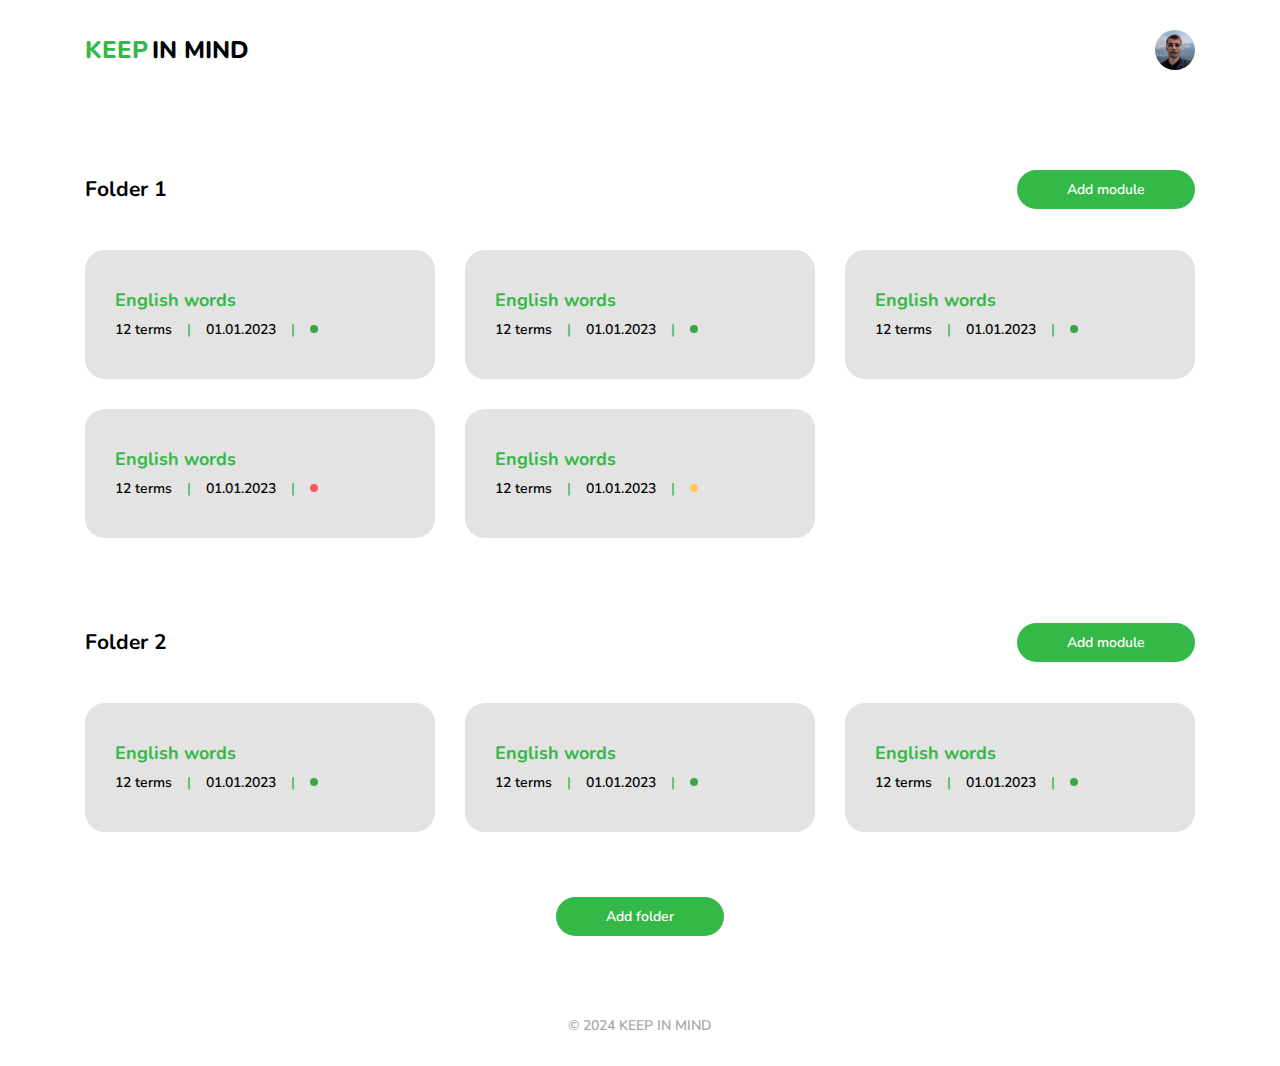
==== index.html @ c6a0ab4d "lab 1" ====
<!DOCTYPE html>
<html lang="en">
<head>
    <meta charset="UTF-8">
    <meta name="viewport" content="width=device-width, initial-scale=1.0">
    <title>KEEP IN MIND</title>
    
    <link rel="stylesheet" href="css/style.css">
    <link rel="stylesheet" href="css/index.css">
    <link rel="preconnect" href="https://fonts.googleapis.com">
    <link rel="preconnect" href="https://fonts.gstatic.com" crossorigin>
    <link href="https://fonts.googleapis.com/css2?family=Nunito:wght@200;300;400;500;600;700;800;900;1000&display=swap" rel="stylesheet">
</head>
<body>
    <div class="wrap">
        <header class="header">
            <div class="container">
                <div class="header__inner">
                    <div class="header__logo">
                        <a href="" class="header__logo__link">
                            <p>KEEP</p>
                            <p>IN MIND</p>
                        </a>
                    </div>
                    <!-- Sign in / Sign up -->
                    <!-- <nav class="authorization">
                        <ul class="authorization__items">
                            <li class="authorization__item"><a href="pages/sign-in.html" class="authorization__link">SIGN IN</a></li>
                            <li class="authorization__item">|</li>
                            <li class="authorization__item"><a href="pages/sign-up.html" class="authorization__link">SIGN UP</a></li>
                        </ul>
                    </nav> -->

                    <!-- Profile -->
                    <div class="header__profile">
                        <a href="pages/profile.html">
                            <img src="image/avatar.jpg" alt="Avatar" class="header__profile__image">
                        </a>
                    </div>
                </div>
            </div>
        </header>
    
        <main class="main">
            <div class="container">
                <!-- Sign in / Sign up -->
                <!-- <div class="main__page__container">
                    <p class="main__page__container__text green">PLEASE <a href="pages/sign-in.html">SIGN IN</a> OR <a href="pages/sign-up.html">SIGN UP</a></p>
                    <p class="main__page__container__text">TO SEE YOUR MODULES AND FOLDERS</p>
                </div> -->

                <!-- Empty modules -->
                <!-- <div class="main__page__container">
                    <p class="main__page__container__text">THERE'S NOTHING HERE</a></p>
                    <a href="#" class="button">Add folder</a>
                </div> -->

                <!-- Modules -->
                <div class="folder">
                    <div class="folder__header">
                        <p class="folder__header__text">Folder 1</p>
                        <a href="pages/create-module.html" class="button">Add module</a>
                    </div>
                    <div class="folder__content">
                        <div class="module">
                            <a href="pages/module.html">
                                <div class="module__header">
                                    <p>English words</p>
                                </div>
                                <div class="module__desc">
                                    <ul class="module__desc__items">
                                        <li class="module__desc__item">12 terms</li>
                                        <li class="module__desc__item delimiter">|</li>
                                        <li class="module__desc__item">01.01.2023</li>
                                        <li class="module__desc__item delimiter">|</li>
                                        <div class="module__status green"></div>
                                    </ul>
                                </div>
                            </a>
                        </div>

                        <div class="module">
                            <a href="pages/module.html">
                                <div class="module__header">
                                    <p>English words</p>
                                </div>
                                <div class="module__desc">
                                    <ul class="module__desc__items">
                                        <li class="module__desc__item">12 terms</li>
                                        <li class="module__desc__item delimiter">|</li>
                                        <li class="module__desc__item">01.01.2023</li>
                                        <li class="module__desc__item delimiter">|</li>
                                        <div class="module__status green"></div>
                                    </ul>
                                </div>
                            </a>
                        </div>

                        <div class="module">
                            <a href="pages/module.html">
                                <div class="module__header">
                                    <p>English words</p>
                                </div>
                                <div class="module__desc">
                                    <ul class="module__desc__items">
                                        <li class="module__desc__item">12 terms</li>
                                        <li class="module__desc__item delimiter">|</li>
                                        <li class="module__desc__item">01.01.2023</li>
                                        <li class="module__desc__item delimiter">|</li>
                                        <div class="module__status green"></div>
                                    </ul>
                                </div>
                            </a>
                        </div>

                        <div class="module">
                            <a href="pages/module.html">
                                <div class="module__header">
                                    <p>English words</p>
                                </div>
                                <div class="module__desc">
                                    <ul class="module__desc__items">
                                        <li class="module__desc__item">12 terms</li>
                                        <li class="module__desc__item delimiter">|</li>
                                        <li class="module__desc__item">01.01.2023</li>
                                        <li class="module__desc__item delimiter">|</li>
                                        <div class="module__status red"></div>
                                    </ul>
                                </div>
                            </a>
                        </div>

                        <div class="module">
                            <a href="pages/module.html">
                                <div class="module__header">
                                    <p>English words</p>
                                </div>
                                <div class="module__desc">
                                    <ul class="module__desc__items">
                                        <li class="module__desc__item">12 terms</li>
                                        <li class="module__desc__item delimiter">|</li>
                                        <li class="module__desc__item">01.01.2023</li>
                                        <li class="module__desc__item delimiter">|</li>
                                        <div class="module__status orange"></div>
                                    </ul>
                                </div>
                            </a>
                        </div>
                    </div>
                </div>

                <div class="folder">
                    <div class="folder__header">
                        <p class="folder__header__text">Folder 2</p>
                        <a href="pages/create-module.html" class="button">Add module</a>
                    </div>
                    <div class="folder__content">
                        <div class="module">
                            <a href="pages/module.html">
                                <div class="module__header">
                                    <p>English words</p>
                                </div>
                                <div class="module__desc">
                                    <ul class="module__desc__items">
                                        <li class="module__desc__item">12 terms</li>
                                        <li class="module__desc__item delimiter">|</li>
                                        <li class="module__desc__item">01.01.2023</li>
                                        <li class="module__desc__item delimiter">|</li>
                                        <div class="module__status green"></div>
                                    </ul>
                                </div>
                            </a>
                        </div>

                        <div class="module">
                            <a href="pages/module.html">
                                <div class="module__header">
                                    <p>English words</p>
                                </div>
                                <div class="module__desc">
                                    <ul class="module__desc__items">
                                        <li class="module__desc__item">12 terms</li>
                                        <li class="module__desc__item delimiter">|</li>
                                        <li class="module__desc__item">01.01.2023</li>
                                        <li class="module__desc__item delimiter">|</li>
                                        <div class="module__status green"></div>
                                    </ul>
                                </div>
                            </a>
                        </div>

                        <div class="module">
                            <a href="pages/module.html">
                                <div class="module__header">
                                    <p>English words</p>
                                </div>
                                <div class="module__desc">
                                    <ul class="module__desc__items">
                                        <li class="module__desc__item">12 terms</li>
                                        <li class="module__desc__item delimiter">|</li>
                                        <li class="module__desc__item">01.01.2023</li>
                                        <li class="module__desc__item delimiter">|</li>
                                        <div class="module__status green"></div>
                                    </ul>
                                </div>
                            </a>
                        </div>
                    </div>
                </div>

                <div class="add__folder">
                    <a href="#" class="button">Add folder</a>
                </div>
            </div>
        </main>
    
        <footer class="footer">
            <div class="container">
                <div class="footer__text">
                    <p>© 2024 KEEP IN MIND</p>
                </div>
            </div>
        </footer>
    </div>
</body>
</html>
---- css/style.css ----
* {
    padding: 0;
    margin: 0;
    box-sizing: border-box;
}

html,
body {
    height: 100%;
}

.wrap{
    min-height: 100%;
    display: flex;
    flex-direction: column;
}

.container{
    max-width: 1140px;
    padding: 0px 15px;
    margin: 0 auto;
}

input {
    outline:none;
}

input:focus::placeholder {
    color: transparent;
}

/* Header */

.header{
    padding: 30px 0px;
}

.header__inner{
    display: flex;
    justify-content: space-between;
    align-items: center;
}

.header__logo__link{
    text-decoration: none;
}

.header__logo__link p{
    display: inline;
    font-family: Nunito;
    font-weight: 800;
    font-size: 24px;
    color: #000000;
}

.header__logo p:first-child{
    color: #34b847;
}

.authorization__items{
    display: flex;
}

.authorization__item{
    list-style: none;
    margin-right: 15px;
    position: relative;
    font-family: Nunito;
    font-weight: 600;
    font-size: 14px;
    color: #34b847;
}

.authorization__item:last-child {
    margin-right: 0px;
}

.authorization__link{
    color: #000000;
    text-decoration: none;
}

.authorization__item::before {
    display: block;
    content: "";
    position: absolute;
    top: calc(100% + 4px);
    left: 50%;
    transform: translateX(-50%);
    width: 0px;
    height: 2px;
    background-color: #34b847;
    transition: 0.3s;
}
  
.authorization__item:hover::before {
    width: 25px;
}  

.header__profile {
    width: 40px;
    height: 40px;
    border-radius: 50%;
}

.header__profile a {
    display: block;
    width: 100%;
    height: 100%;
    object-fit: cover;
    overflow: hidden;
    border-radius: 50%;
}

.header__profile__image {
    width: 100%;
    height: auto;
}

/* Main */

.main{
    flex: 1 1 auto;
    position: relative;
}

/* Footer */

.footer{
    padding: 30px 0px;
}

.footer__text p{
    text-align: center;
    font-family: Nunito;
    font-weight: 600;
    font-size: 14px;
    line-height: 143%;
    color: #a7a7ab;
}

/* Buttons */

.button{
    display: inline-block;
    border-radius: 20px;
    padding: 10px 50px;
    background: #34b847;
    font-family: Nunito;
    font-weight: 600;
    font-size: 14px;
    color: #fff;
    text-decoration: none;
    transition: .3s ease-in-out;
}

.button:hover{
    background: #38A748;
}

.button.red {
    background: #FF5858;
}

.button.red:hover {
    background: #da5555;
}

/* Modules */
.module__status{
    width: 8px;
    height: 8px;
    border-radius: 50%;
}

.module__status.red{
    background: #FF5858;
}

.module__status.orange{
    background: #FFC658;
}

.module__status.green{
    background: #38A748;
}

.page__header__text {
    font-family: Nunito;
    font-weight: 700;
    font-size: 24px;
    line-height: 83%;
    color: #000;
}


@media (max-width: 500px) {
    .button{
        display: block;
        text-align: center;
        width: 80%;
        padding: 15px 50px;
        margin: auto;
    }
}
---- css/index.css ----
.main__page__container{
    width: 35%;
    padding: 60px 20px;
    margin: auto;
    border: 2px #A7A7AB dashed;
    border-radius: 20px;
    text-align: center;
    position: absolute;
    top: 50%;     
    left: 50%;                
    transform: translate(-50%, -50%);
}

.main__page__container__text{
    font-family: Nunito;
    font-weight: 800;
    font-size: 16px;
    color: #000000;
    margin-bottom: 15px;
}

.main__page__container__text a {
    text-decoration: underline;
    color: #34b847;
}

.main__page__container__text.green {
    color: #34b847;
}

.main__page__container__text:last-child{
    margin-bottom: 0;
}

.folder {
    margin-top: 60px;
}

.folder__header {
    display: flex;
    justify-content: space-between;
    flex-wrap: wrap;
    align-items: center;
}

.folder__header__text{
    font-family: Nunito;
    font-weight: 700;
    font-size: 21px;
    line-height: 95%;
    color: #000;
    margin-right: 40px;
    width: 55%;
    padding: 20px 0px;
}

.folder__content{
    margin: 15px -15px;
    display: flex;
    justify-content: left;
    flex-wrap: wrap;
}

.module {
    width: calc(33.33% - 30px);
    border-radius: 20px;
    background: #e3e3e3;
    margin: 15px;
    transition: .3s ease-in-out;
}

.module:hover {
    background: #dedede;
}

.module a{
    text-decoration: none;
    display: block;
    width: 100%;
    height: 100%;
    padding: 40px 30px;
}

.module__header {
    font-family: Nunito;
    font-weight: 700;
    font-size: 18px;
    line-height: 111%;
    color: #34b847;
}

.module__desc {
    margin-top: 10px;
}

.module__desc__items{
    display: flex;
    align-items: center;
}

.module__desc__item {
    list-style: none;
    margin-right: 15px;
    position: relative;
    font-family: Nunito;
    font-weight: 600;
    font-size: 14px;
    color: #000000;
}

.module__desc__item.delimiter {
    color: #34b847;
}

.module__desc__item:last-child {
    margin-right: 0px;
}

.add__folder{
    margin: 50px 0px;
    text-align: center;
}


/* Adaptive */
@media (max-width: 900px) {
    .module {
        width: calc(50% - 30px);
    }
}

@media (max-width: 600px) {
    .module {
        width: 100%;
        margin: 15px 0px 15px 0px;
    }

    .folder__content{
        margin: 25px 0px;
    }
}

@media (max-width: 500px) {
    .module a{
        padding: 30px 25px;
    }

    .folder {
        margin-top: 40px;
    }

    .folder__header {
        justify-content: center;
        text-align: center;
    }

    .folder__header__text {
        margin-right: 0px;
    }
}
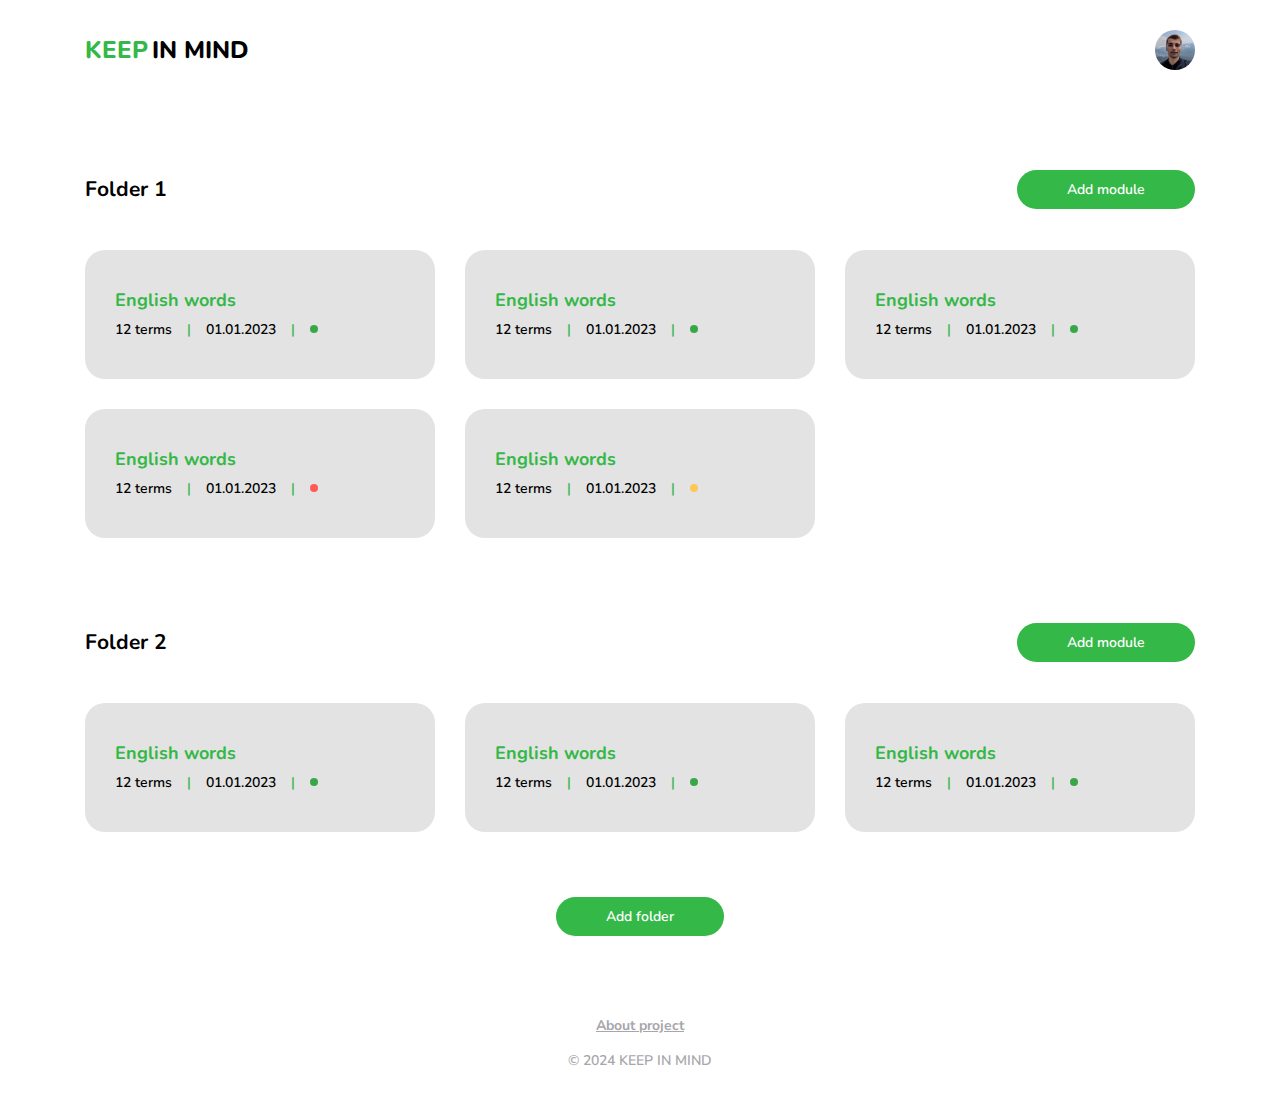
==== commit eac1c4f8: "Lab 1 ver.2" ====
--- a/index.html
+++ b/index.html
@@ -216,6 +216,9 @@
     
         <footer class="footer">
             <div class="container">
+                <div class="about__href__item">
+                    <a href="pages/about.html" class="about__href">About project</a>
+                </div>
                 <div class="footer__text">
                     <p>© 2024 KEEP IN MIND</p>
                 </div>
--- a/css/style.css
+++ b/css/style.css
@@ -193,6 +193,20 @@
     color: #000;
 }
 
+.about__href__item {
+    text-align: center;
+    margin-bottom: 15px;
+}
+
+.about__href {
+    font-family: Nunito;
+    font-weight: 700;
+    font-size: 14px;
+    line-height: 143%;
+    color: #a7a7ab;
+}
+
+
 
 @media (max-width: 500px) {
     .button{
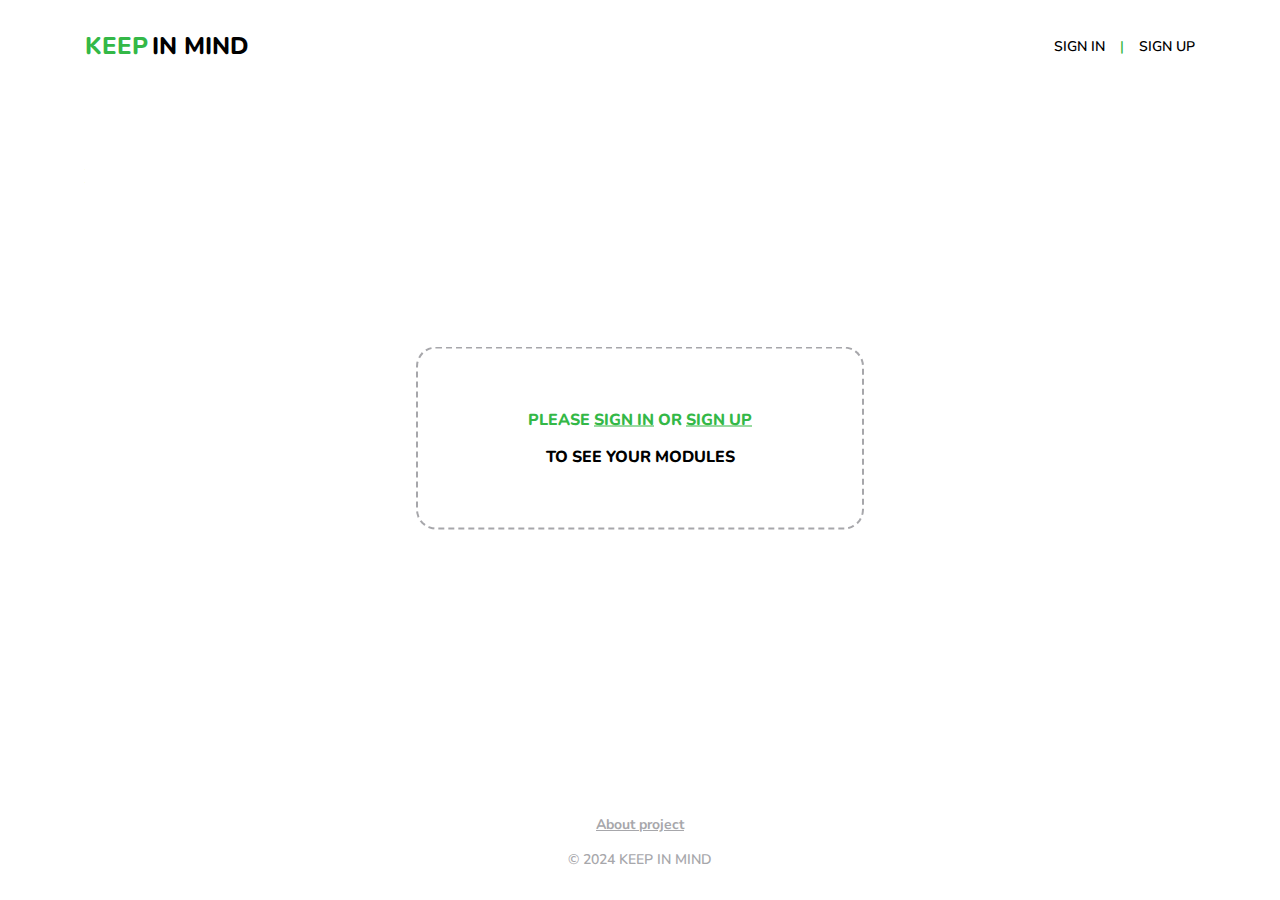
==== commit fd25ec0e: "Add JS (lab 2)" ====
--- a/index.html
+++ b/index.html
@@ -10,6 +10,7 @@
     <link rel="preconnect" href="https://fonts.googleapis.com">
     <link rel="preconnect" href="https://fonts.gstatic.com" crossorigin>
     <link href="https://fonts.googleapis.com/css2?family=Nunito:wght@200;300;400;500;600;700;800;900;1000&display=swap" rel="stylesheet">
+
 </head>
 <body>
     <div class="wrap">
@@ -23,13 +24,13 @@
                         </a>
                     </div>
                     <!-- Sign in / Sign up -->
-                    <!-- <nav class="authorization">
+                    <nav class="authorization">
                         <ul class="authorization__items">
                             <li class="authorization__item"><a href="pages/sign-in.html" class="authorization__link">SIGN IN</a></li>
                             <li class="authorization__item">|</li>
                             <li class="authorization__item"><a href="pages/sign-up.html" class="authorization__link">SIGN UP</a></li>
                         </ul>
-                    </nav> -->
+                    </nav>
 
                     <!-- Profile -->
                     <div class="header__profile">
@@ -44,25 +45,19 @@
         <main class="main">
             <div class="container">
                 <!-- Sign in / Sign up -->
-                <!-- <div class="main__page__container">
+                <div class="main__page__container" id = "main__page__container">
                     <p class="main__page__container__text green">PLEASE <a href="pages/sign-in.html">SIGN IN</a> OR <a href="pages/sign-up.html">SIGN UP</a></p>
-                    <p class="main__page__container__text">TO SEE YOUR MODULES AND FOLDERS</p>
-                </div> -->
-
-                <!-- Empty modules -->
-                <!-- <div class="main__page__container">
-                    <p class="main__page__container__text">THERE'S NOTHING HERE</a></p>
-                    <a href="#" class="button">Add folder</a>
-                </div> -->
+                    <p class="main__page__container__text">TO SEE YOUR MODULES</p>
+                </div>
 
                 <!-- Modules -->
-                <div class="folder">
+                <div class="folder" id = "folder">
                     <div class="folder__header">
-                        <p class="folder__header__text">Folder 1</p>
+                        <p class="folder__header__text">Modules</p>
                         <a href="pages/create-module.html" class="button">Add module</a>
                     </div>
-                    <div class="folder__content">
-                        <div class="module">
+                    <div class="folder__content" id = "folder__content">
+                        <!-- <div class="module">
                             <a href="pages/module.html">
                                 <div class="module__header">
                                     <p>English words</p>
@@ -72,144 +67,11 @@
                                         <li class="module__desc__item">12 terms</li>
                                         <li class="module__desc__item delimiter">|</li>
                                         <li class="module__desc__item">01.01.2023</li>
-                                        <li class="module__desc__item delimiter">|</li>
-                                        <div class="module__status green"></div>
                                     </ul>
                                 </div>
                             </a>
-                        </div>
-
-                        <div class="module">
-                            <a href="pages/module.html">
-                                <div class="module__header">
-                                    <p>English words</p>
-                                </div>
-                                <div class="module__desc">
-                                    <ul class="module__desc__items">
-                                        <li class="module__desc__item">12 terms</li>
-                                        <li class="module__desc__item delimiter">|</li>
-                                        <li class="module__desc__item">01.01.2023</li>
-                                        <li class="module__desc__item delimiter">|</li>
-                                        <div class="module__status green"></div>
-                                    </ul>
-                                </div>
-                            </a>
-                        </div>
-
-                        <div class="module">
-                            <a href="pages/module.html">
-                                <div class="module__header">
-                                    <p>English words</p>
-                                </div>
-                                <div class="module__desc">
-                                    <ul class="module__desc__items">
-                                        <li class="module__desc__item">12 terms</li>
-                                        <li class="module__desc__item delimiter">|</li>
-                                        <li class="module__desc__item">01.01.2023</li>
-                                        <li class="module__desc__item delimiter">|</li>
-                                        <div class="module__status green"></div>
-                                    </ul>
-                                </div>
-                            </a>
-                        </div>
-
-                        <div class="module">
-                            <a href="pages/module.html">
-                                <div class="module__header">
-                                    <p>English words</p>
-                                </div>
-                                <div class="module__desc">
-                                    <ul class="module__desc__items">
-                                        <li class="module__desc__item">12 terms</li>
-                                        <li class="module__desc__item delimiter">|</li>
-                                        <li class="module__desc__item">01.01.2023</li>
-                                        <li class="module__desc__item delimiter">|</li>
-                                        <div class="module__status red"></div>
-                                    </ul>
-                                </div>
-                            </a>
-                        </div>
-
-                        <div class="module">
-                            <a href="pages/module.html">
-                                <div class="module__header">
-                                    <p>English words</p>
-                                </div>
-                                <div class="module__desc">
-                                    <ul class="module__desc__items">
-                                        <li class="module__desc__item">12 terms</li>
-                                        <li class="module__desc__item delimiter">|</li>
-                                        <li class="module__desc__item">01.01.2023</li>
-                                        <li class="module__desc__item delimiter">|</li>
-                                        <div class="module__status orange"></div>
-                                    </ul>
-                                </div>
-                            </a>
-                        </div>
+                        </div> -->
                     </div>
-                </div>
-
-                <div class="folder">
-                    <div class="folder__header">
-                        <p class="folder__header__text">Folder 2</p>
-                        <a href="pages/create-module.html" class="button">Add module</a>
-                    </div>
-                    <div class="folder__content">
-                        <div class="module">
-                            <a href="pages/module.html">
-                                <div class="module__header">
-                                    <p>English words</p>
-                                </div>
-                                <div class="module__desc">
-                                    <ul class="module__desc__items">
-                                        <li class="module__desc__item">12 terms</li>
-                                        <li class="module__desc__item delimiter">|</li>
-                                        <li class="module__desc__item">01.01.2023</li>
-                                        <li class="module__desc__item delimiter">|</li>
-                                        <div class="module__status green"></div>
-                                    </ul>
-                                </div>
-                            </a>
-                        </div>
-
-                        <div class="module">
-                            <a href="pages/module.html">
-                                <div class="module__header">
-                                    <p>English words</p>
-                                </div>
-                                <div class="module__desc">
-                                    <ul class="module__desc__items">
-                                        <li class="module__desc__item">12 terms</li>
-                                        <li class="module__desc__item delimiter">|</li>
-                                        <li class="module__desc__item">01.01.2023</li>
-                                        <li class="module__desc__item delimiter">|</li>
-                                        <div class="module__status green"></div>
-                                    </ul>
-                                </div>
-                            </a>
-                        </div>
-
-                        <div class="module">
-                            <a href="pages/module.html">
-                                <div class="module__header">
-                                    <p>English words</p>
-                                </div>
-                                <div class="module__desc">
-                                    <ul class="module__desc__items">
-                                        <li class="module__desc__item">12 terms</li>
-                                        <li class="module__desc__item delimiter">|</li>
-                                        <li class="module__desc__item">01.01.2023</li>
-                                        <li class="module__desc__item delimiter">|</li>
-                                        <div class="module__status green"></div>
-                                    </ul>
-                                </div>
-                            </a>
-                        </div>
-                    </div>
-                </div>
-
-                <div class="add__folder">
-                    <a href="#" class="button">Add folder</a>
                 </div>
             </div>
         </main>
@@ -225,5 +87,10 @@
             </div>
         </footer>
     </div>
+
+    <script src="../js/controller/header.js"></script>
+    <script src="../js/controller/index.js"></script>
+    <script src="../js/model/model.js"></script>
+    
 </body>
 </html>--- a/css/style.css
+++ b/css/style.css
@@ -55,6 +55,10 @@
 
 .header__logo p:first-child{
     color: #34b847;
+}
+
+.authorization {
+    display: block;
 }
 
 .authorization__items{
@@ -98,6 +102,7 @@
 }  
 
 .header__profile {
+    display: none;
     width: 40px;
     height: 40px;
     border-radius: 50%;
@@ -168,6 +173,7 @@
 
 /* Modules */
 .module__status{
+    display: none;
     width: 8px;
     height: 8px;
     border-radius: 50%;
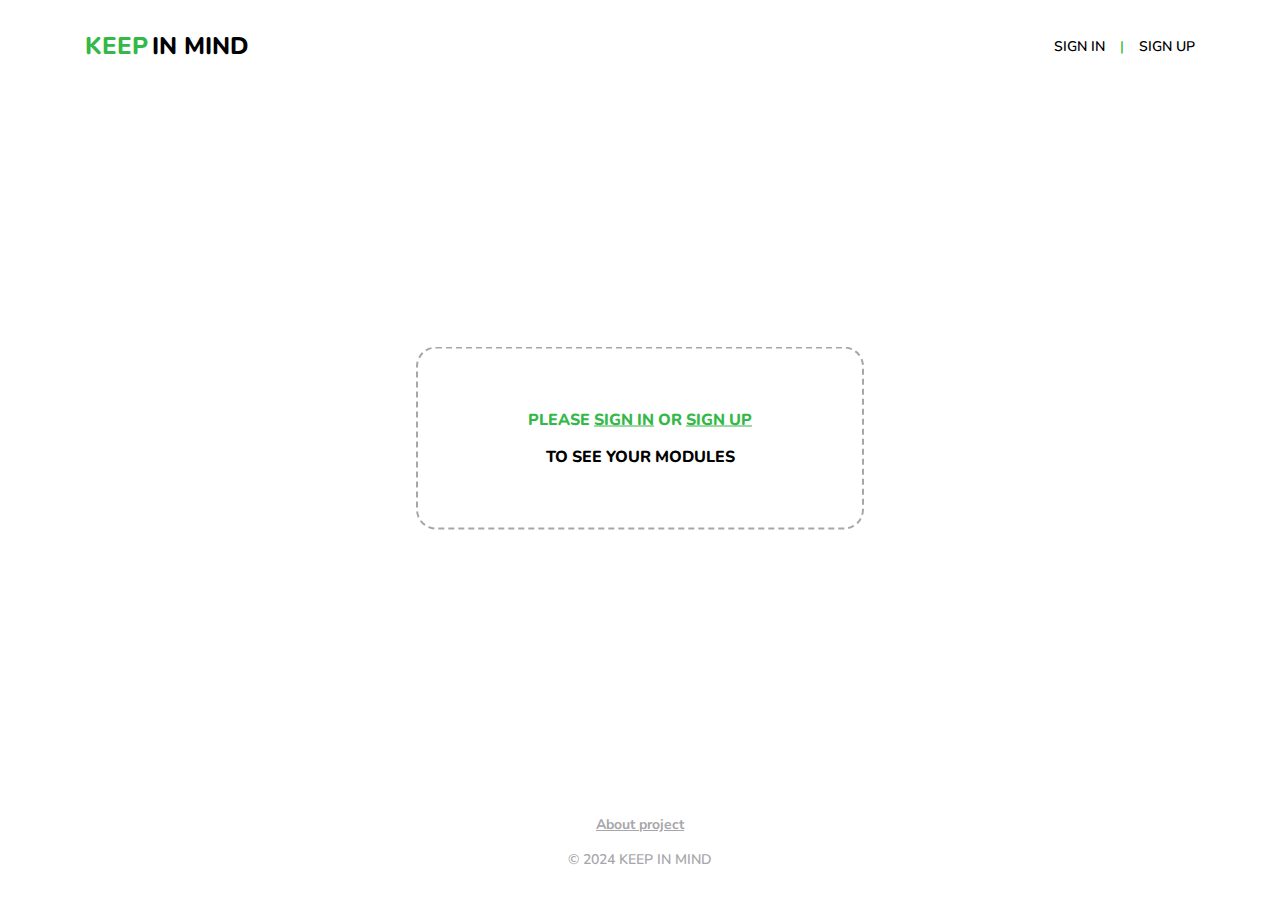
==== commit f17d2bc5: "JS ver. 2" ====
--- a/index.html
+++ b/index.html
@@ -88,9 +88,9 @@
         </footer>
     </div>
 
-    <script src="../js/controller/header.js"></script>
-    <script src="../js/controller/index.js"></script>
-    <script src="../js/model/model.js"></script>
+    <script src="js/controller/header.js"></script>
+    <script src="js/controller/index.js"></script>
+    <script src="js/model/model.js"></script>
     
 </body>
 </html>